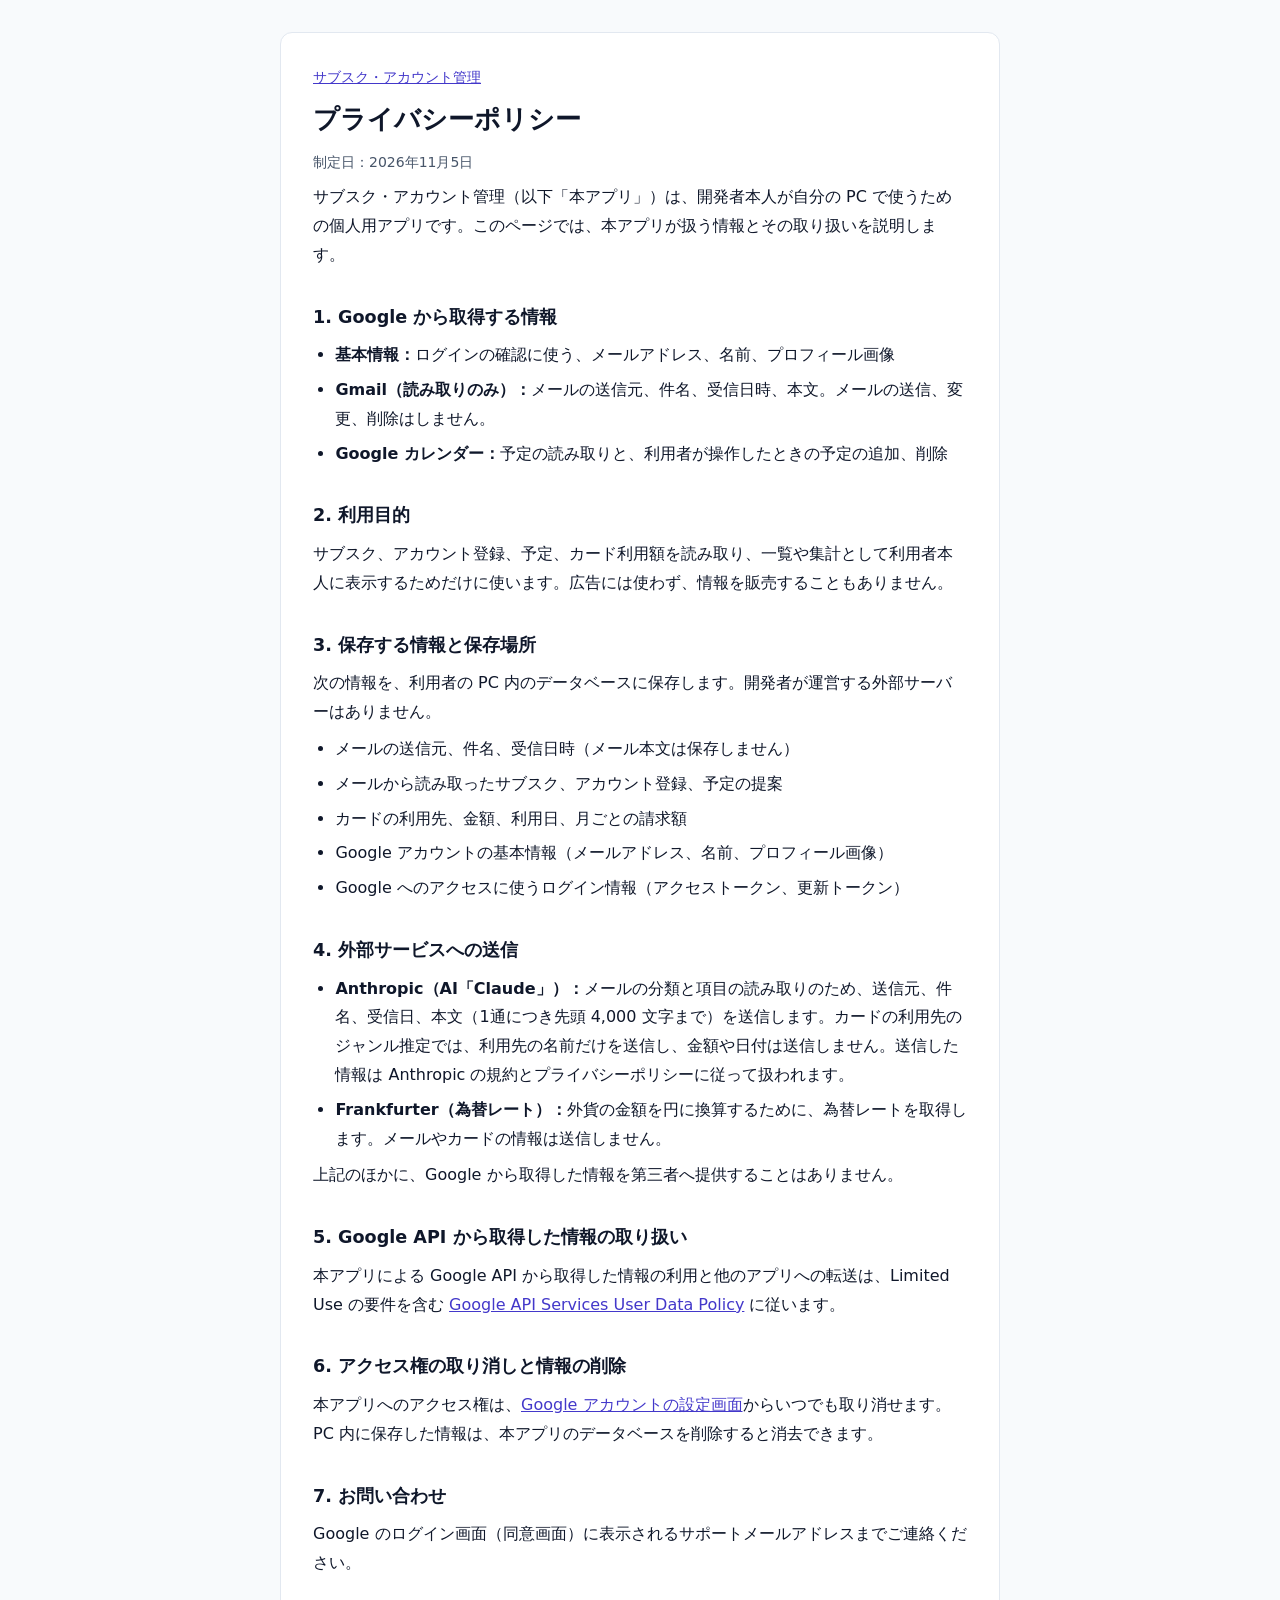
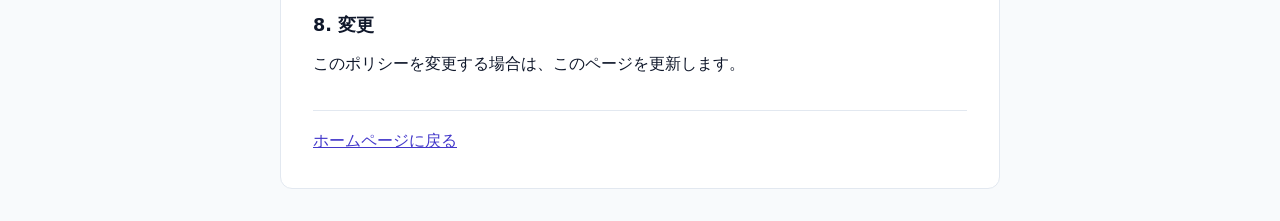
==== privacy.html @ 3877e5be "Add files via upload" ====
<!doctype html>
<html lang="ja">
<head>
  <meta charset="utf-8">
  <meta name="viewport" content="width=device-width, initial-scale=1">
  <title>プライバシーポリシー | サブスク・アカウント管理</title>
  <meta name="description" content="サブスク・アカウント管理における、Google アカウントの情報の取り扱いについて説明します。">
  <link rel="stylesheet" href="style.css">
</head>
<body>
  <main>
    <p class="back"><a href="index.html">サブスク・アカウント管理</a></p>
    <h1>プライバシーポリシー</h1>
    <p class="note">制定日：2026年11月5日</p>
    <p>サブスク・アカウント管理（以下「本アプリ」）は、開発者本人が自分の PC で使うための個人用アプリです。このページでは、本アプリが扱う情報とその取り扱いを説明します。</p>

    <h2>1. Google から取得する情報</h2>
    <ul>
      <li><strong>基本情報：</strong>ログインの確認に使う、メールアドレス、名前、プロフィール画像</li>
      <li><strong>Gmail（読み取りのみ）：</strong>メールの送信元、件名、受信日時、本文。メールの送信、変更、削除はしません。</li>
      <li><strong>Google カレンダー：</strong>予定の読み取りと、利用者が操作したときの予定の追加、削除</li>
    </ul>

    <h2>2. 利用目的</h2>
    <p>サブスク、アカウント登録、予定、カード利用額を読み取り、一覧や集計として利用者本人に表示するためだけに使います。広告には使わず、情報を販売することもありません。</p>

    <h2>3. 保存する情報と保存場所</h2>
    <p>次の情報を、利用者の PC 内のデータベースに保存します。開発者が運営する外部サーバーはありません。</p>
    <ul>
      <li>メールの送信元、件名、受信日時（メール本文は保存しません）</li>
      <li>メールから読み取ったサブスク、アカウント登録、予定の提案</li>
      <li>カードの利用先、金額、利用日、月ごとの請求額</li>
      <li>Google アカウントの基本情報（メールアドレス、名前、プロフィール画像）</li>
      <li>Google へのアクセスに使うログイン情報（アクセストークン、更新トークン）</li>
    </ul>

    <h2>4. 外部サービスへの送信</h2>
    <ul>
      <li><strong>Anthropic（AI「Claude」）：</strong>メールの分類と項目の読み取りのため、送信元、件名、受信日、本文（1通につき先頭 4,000 文字まで）を送信します。カードの利用先のジャンル推定では、利用先の名前だけを送信し、金額や日付は送信しません。送信した情報は Anthropic の規約とプライバシーポリシーに従って扱われます。</li>
      <li><strong>Frankfurter（為替レート）：</strong>外貨の金額を円に換算するために、為替レートを取得します。メールやカードの情報は送信しません。</li>
    </ul>
    <p>上記のほかに、Google から取得した情報を第三者へ提供することはありません。</p>

    <h2>5. Google API から取得した情報の取り扱い</h2>
    <p>本アプリによる Google API から取得した情報の利用と他のアプリへの転送は、Limited Use の要件を含む <a href="https://developers.google.com/terms/api-services-user-data-policy">Google API Services User Data Policy</a> に従います。</p>

    <h2>6. アクセス権の取り消しと情報の削除</h2>
    <p>本アプリへのアクセス権は、<a href="https://myaccount.google.com/permissions">Google アカウントの設定画面</a>からいつでも取り消せます。PC 内に保存した情報は、本アプリのデータベースを削除すると消去できます。</p>

    <h2>7. お問い合わせ</h2>
    <p>Google のログイン画面（同意画面）に表示されるサポートメールアドレスまでご連絡ください。</p>

    <h2>8. 変更</h2>
    <p>このポリシーを変更する場合は、このページを更新します。</p>

    <footer><a href="index.html">ホームページに戻る</a></footer>
  </main>
</body>
</html>
---- style.css ----
:root {
  color-scheme: light dark;
  --bg: #f8fafc;
  --surface: #ffffff;
  --text: #0f172a;
  --muted: #475569;
  --border: #e2e8f0;
  --link: #4338ca;
  --notice-bg: #eef2ff;
}

@media (prefers-color-scheme: dark) {
  :root {
    --bg: #0f172a;
    --surface: #1e293b;
    --text: #f1f5f9;
    --muted: #cbd5e1;
    --border: #334155;
    --link: #a5b4fc;
    --notice-bg: #312e81;
  }
}

* {
  box-sizing: border-box;
}

body {
  margin: 0;
  padding: 32px 16px;
  background: var(--bg);
  color: var(--text);
  font-family: system-ui, -apple-system, "Segoe UI", "Hiragino Sans", "Yu Gothic UI", sans-serif;
  line-height: 1.8;
  overflow-wrap: anywhere;
}

main {
  max-width: 720px;
  margin: 0 auto;
  padding: 32px;
  background: var(--surface);
  border: 1px solid var(--border);
  border-radius: 12px;
}

h1 {
  margin: 0 0 12px;
  font-size: 1.6rem;
  line-height: 1.4;
}

h2 {
  margin: 32px 0 8px;
  font-size: 1.1rem;
}

p {
  margin: 8px 0;
}

ul {
  margin: 8px 0;
  padding-left: 1.4em;
}

li {
  margin: 6px 0;
}

a {
  color: var(--link);
}

.lead {
  color: var(--muted);
}

.note {
  color: var(--muted);
  font-size: 0.875rem;
}

.back {
  margin: 0 0 12px;
  font-size: 0.875rem;
}

.notice {
  margin: 20px 0;
  padding: 12px 16px;
  background: var(--notice-bg);
  border-radius: 8px;
}

footer {
  margin-top: 32px;
  padding-top: 16px;
  border-top: 1px solid var(--border);
}

@media (max-width: 480px) {
  body {
    padding: 16px;
  }

  main {
    padding: 20px;
  }
}
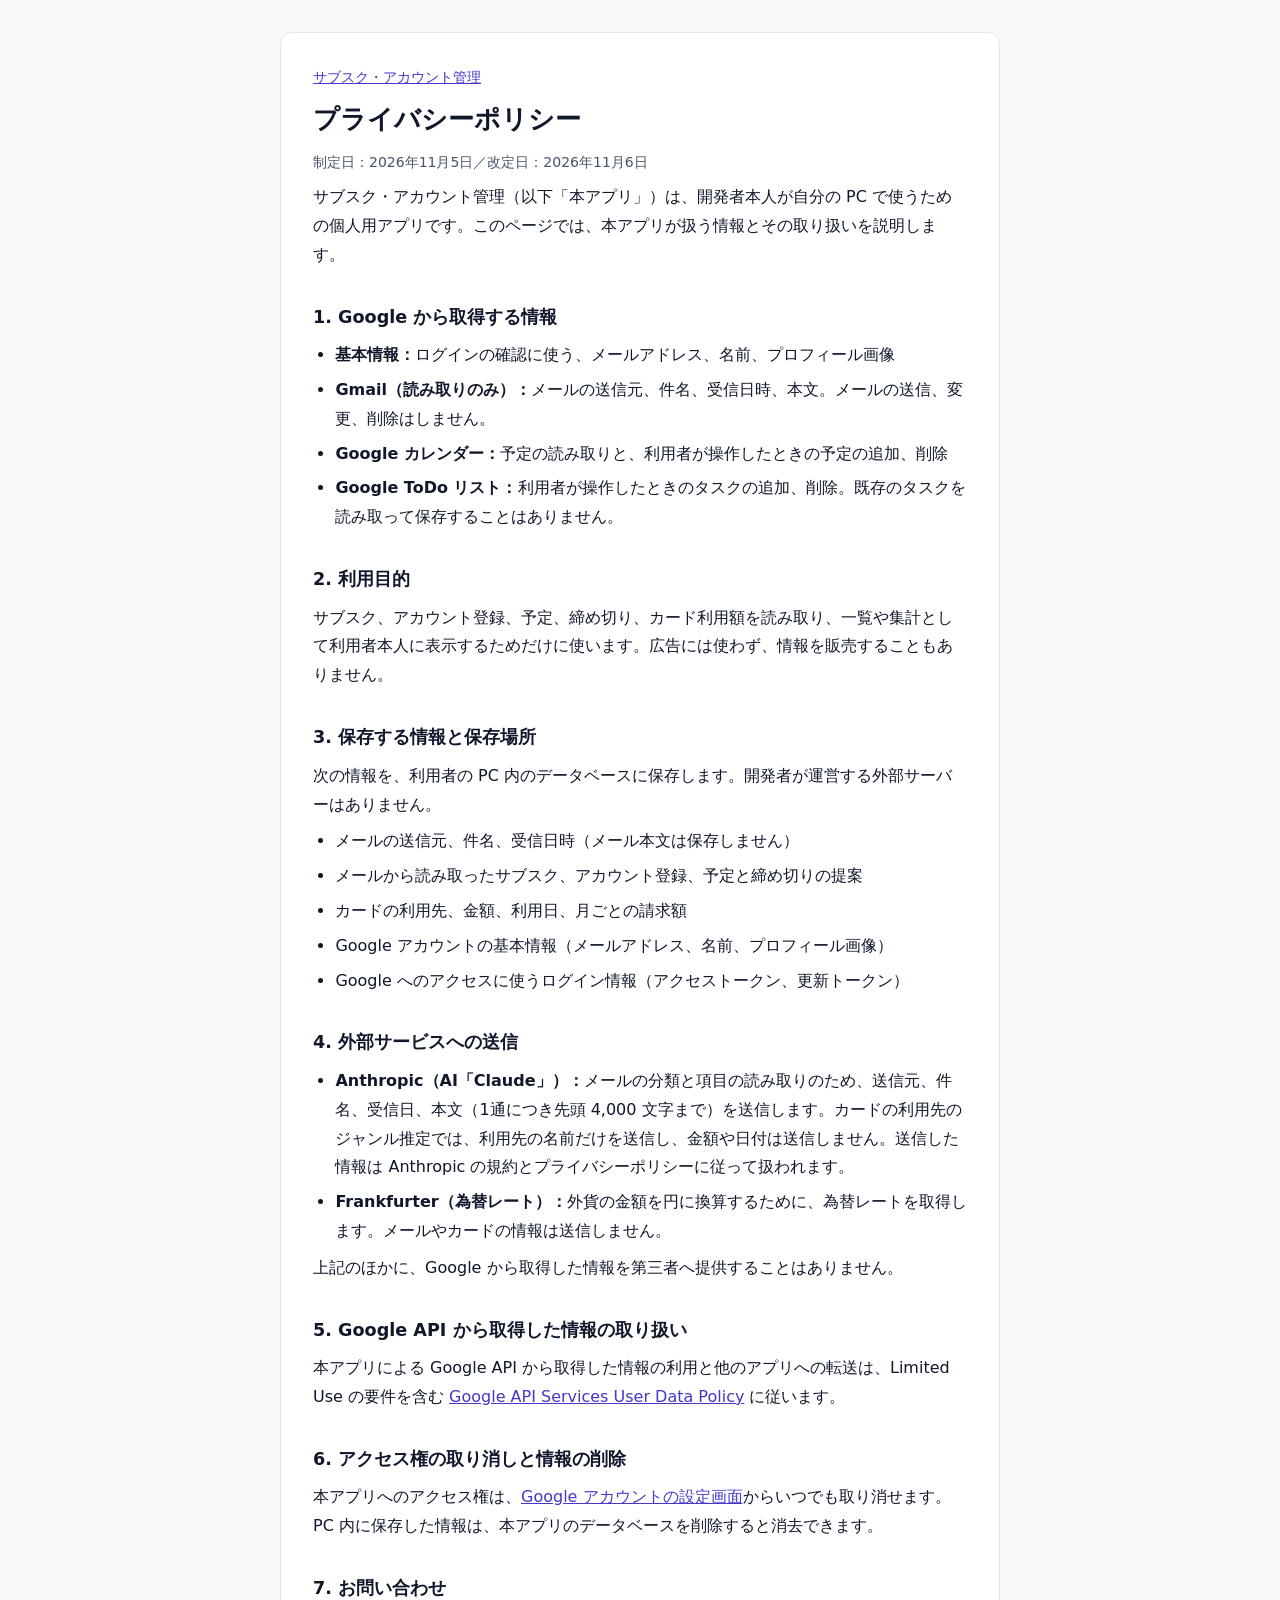
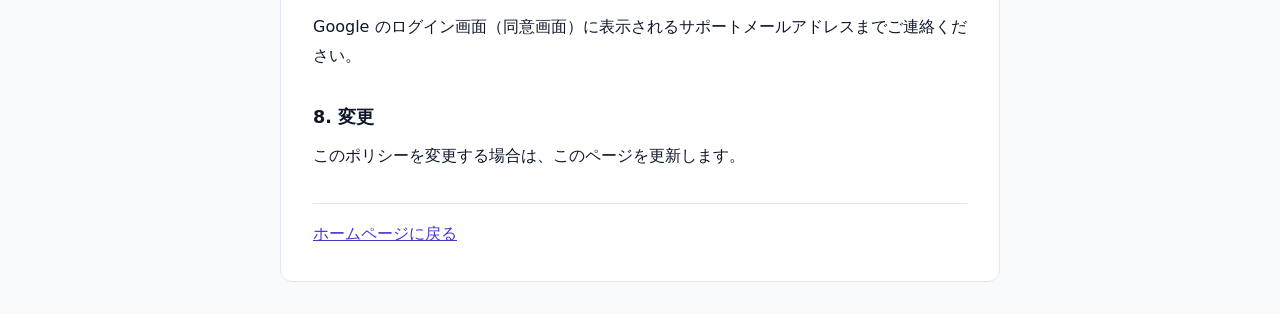
==== commit 55505501: "Add files via upload" ====
--- a/privacy.html
+++ b/privacy.html
@@ -11,7 +11,7 @@
   <main>
     <p class="back"><a href="index.html">サブスク・アカウント管理</a></p>
     <h1>プライバシーポリシー</h1>
-    <p class="note">制定日：2026年11月5日</p>
+    <p class="note">制定日：2026年11月5日／改定日：2026年11月6日</p>
     <p>サブスク・アカウント管理（以下「本アプリ」）は、開発者本人が自分の PC で使うための個人用アプリです。このページでは、本アプリが扱う情報とその取り扱いを説明します。</p>
 
     <h2>1. Google から取得する情報</h2>
@@ -19,16 +19,17 @@
       <li><strong>基本情報：</strong>ログインの確認に使う、メールアドレス、名前、プロフィール画像</li>
       <li><strong>Gmail（読み取りのみ）：</strong>メールの送信元、件名、受信日時、本文。メールの送信、変更、削除はしません。</li>
       <li><strong>Google カレンダー：</strong>予定の読み取りと、利用者が操作したときの予定の追加、削除</li>
+      <li><strong>Google ToDo リスト：</strong>利用者が操作したときのタスクの追加、削除。既存のタスクを読み取って保存することはありません。</li>
     </ul>
 
     <h2>2. 利用目的</h2>
-    <p>サブスク、アカウント登録、予定、カード利用額を読み取り、一覧や集計として利用者本人に表示するためだけに使います。広告には使わず、情報を販売することもありません。</p>
+    <p>サブスク、アカウント登録、予定、締め切り、カード利用額を読み取り、一覧や集計として利用者本人に表示するためだけに使います。広告には使わず、情報を販売することもありません。</p>
 
     <h2>3. 保存する情報と保存場所</h2>
     <p>次の情報を、利用者の PC 内のデータベースに保存します。開発者が運営する外部サーバーはありません。</p>
     <ul>
       <li>メールの送信元、件名、受信日時（メール本文は保存しません）</li>
-      <li>メールから読み取ったサブスク、アカウント登録、予定の提案</li>
+      <li>メールから読み取ったサブスク、アカウント登録、予定と締め切りの提案</li>
       <li>カードの利用先、金額、利用日、月ごとの請求額</li>
       <li>Google アカウントの基本情報（メールアドレス、名前、プロフィール画像）</li>
       <li>Google へのアクセスに使うログイン情報（アクセストークン、更新トークン）</li>
